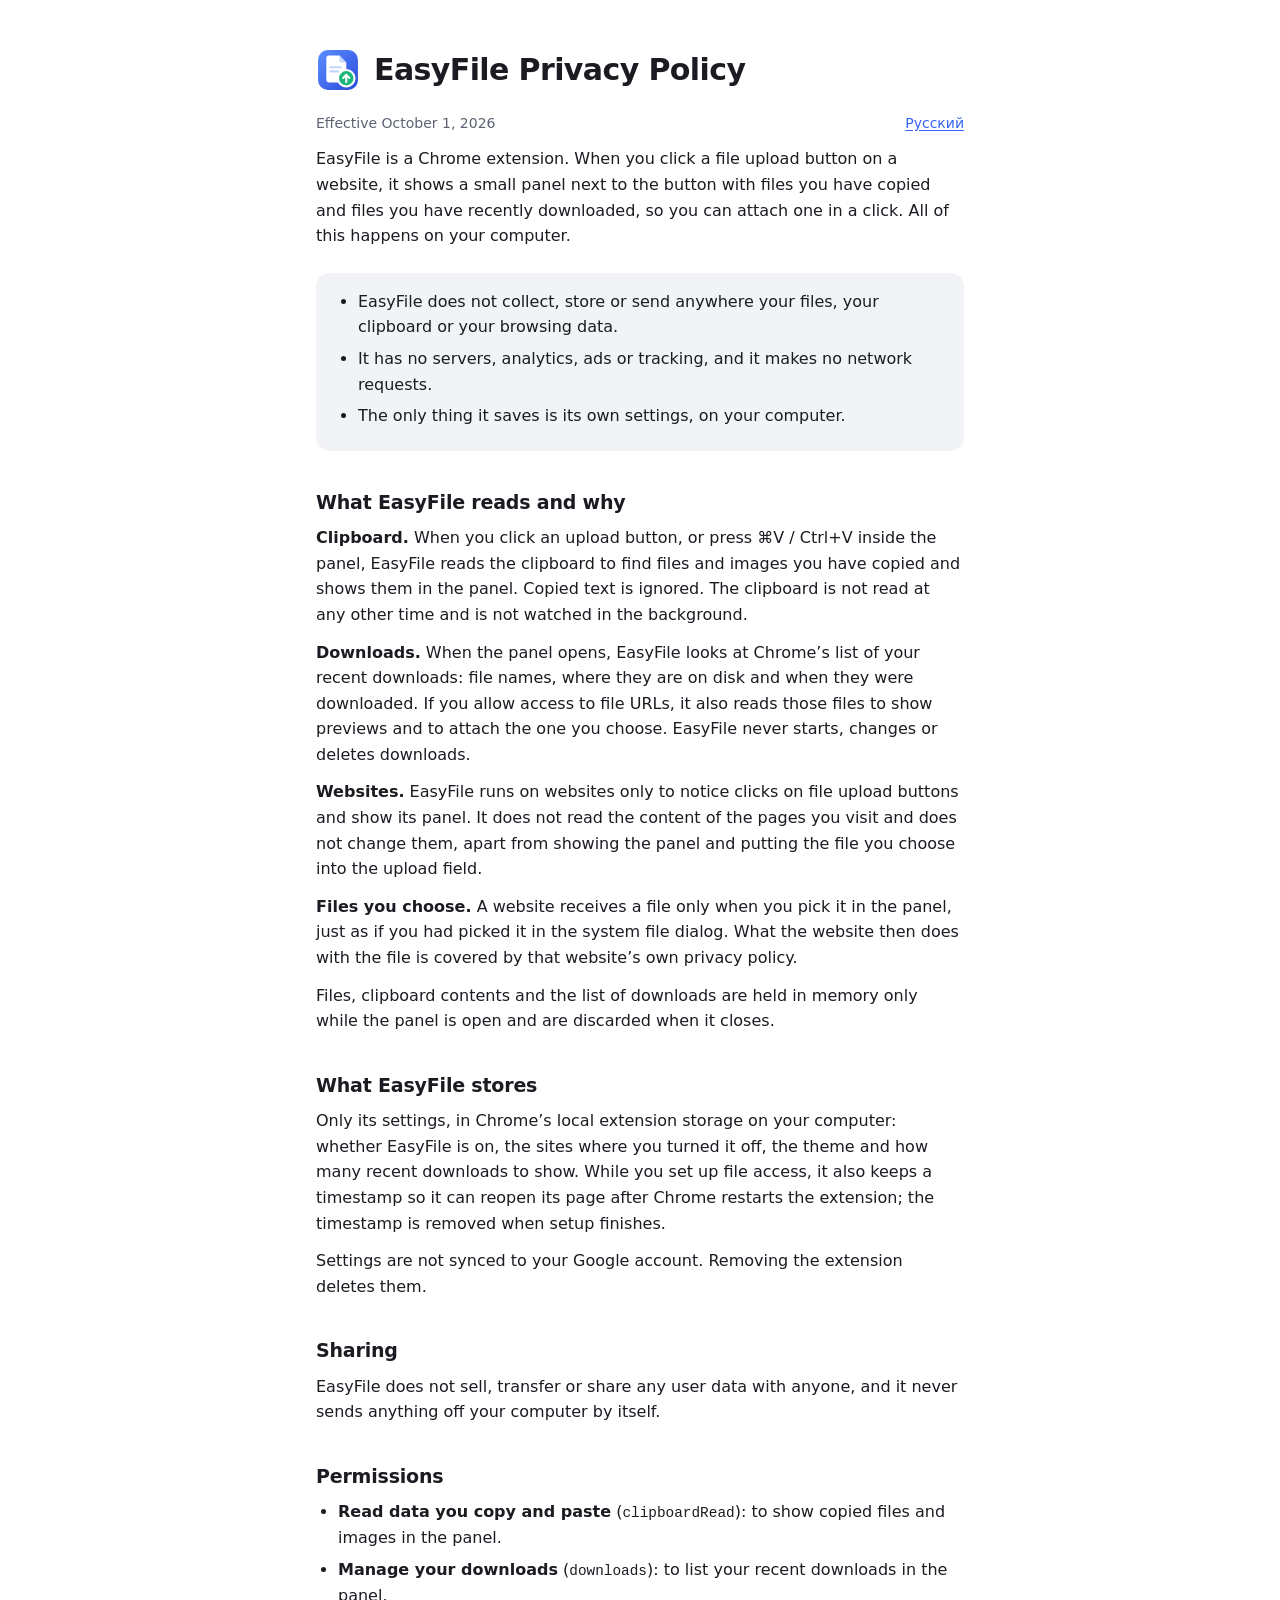
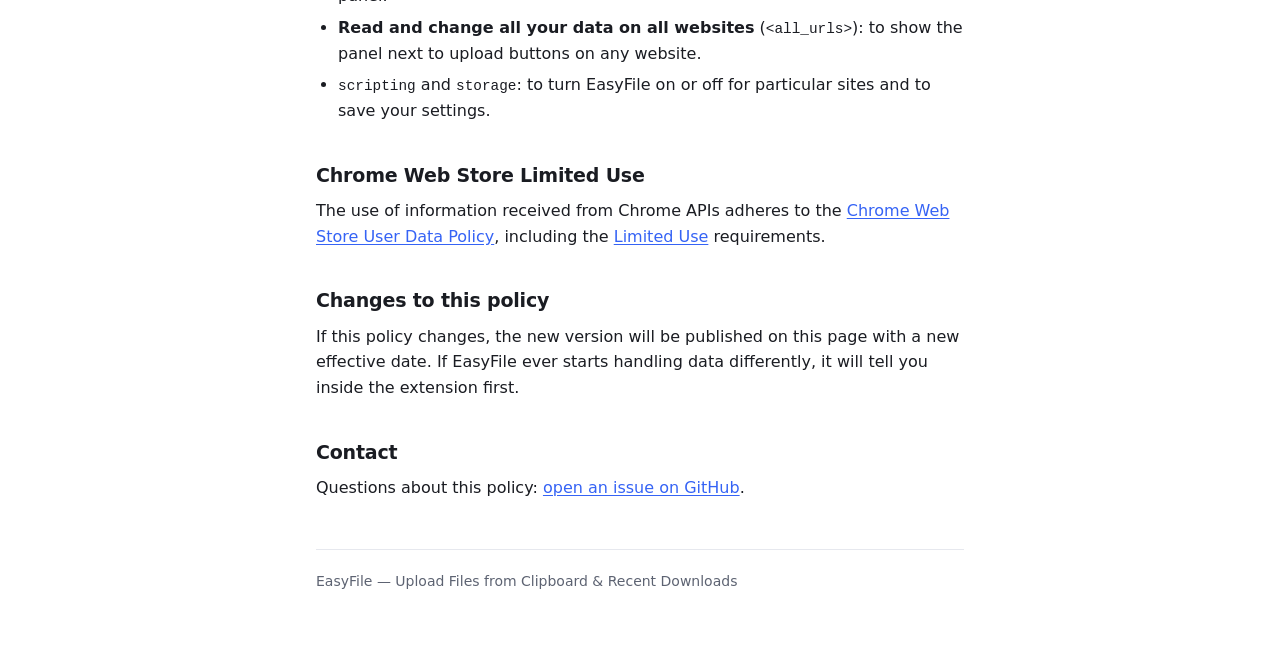
==== index.html @ e8ae7ed7 "Политика конфиденциальности EasyFile (en, ru) Страница для Chrome Web Store и для ссылки со страницы" ====
<!doctype html>
<html lang="en">
<head>
<meta charset="utf-8">
<meta name="viewport" content="width=device-width, initial-scale=1">
<title>EasyFile Privacy Policy</title>
<meta name="description" content="How the EasyFile Chrome extension handles your clipboard, downloads and settings.">
<link rel="icon" href="logo.svg">
<link rel="stylesheet" href="style.css">
</head>
<body>
<main>
  <header>
    <img src="logo.svg" alt="">
    <h1>EasyFile Privacy Policy</h1>
  </header>

  <p class="meta"><span>Effective October 1, 2026</span> <a href="ru/" hreflang="ru" lang="ru">Русский</a></p>

  <p>EasyFile is a Chrome extension. When you click a file upload button on a website, it shows a small panel next to the button with files you have copied and files you have recently downloaded, so you can attach one in a click. All of this happens on your computer.</p>

  <div class="summary">
    <ul>
      <li>EasyFile does not collect, store or send anywhere your files, your clipboard or your browsing data.</li>
      <li>It has no servers, analytics, ads or tracking, and it makes no network requests.</li>
      <li>The only thing it saves is its own settings, on your computer.</li>
    </ul>
  </div>

  <h2>What EasyFile reads and why</h2>
  <p><strong>Clipboard.</strong> When you click an upload button, or press ⌘V / Ctrl+V inside the panel, EasyFile reads the clipboard to find files and images you have copied and shows them in the panel. Copied text is ignored. The clipboard is not read at any other time and is not watched in the background.</p>
  <p><strong>Downloads.</strong> When the panel opens, EasyFile looks at Chrome’s list of your recent downloads: file names, where they are on disk and when they were downloaded. If you allow access to file URLs, it also reads those files to show previews and to attach the one you choose. EasyFile never starts, changes or deletes downloads.</p>
  <p><strong>Websites.</strong> EasyFile runs on websites only to notice clicks on file upload buttons and show its panel. It does not read the content of the pages you visit and does not change them, apart from showing the panel and putting the file you choose into the upload field.</p>
  <p><strong>Files you choose.</strong> A website receives a file only when you pick it in the panel, just as if you had picked it in the system file dialog. What the website then does with the file is covered by that website’s own privacy policy.</p>
  <p>Files, clipboard contents and the list of downloads are held in memory only while the panel is open and are discarded when it closes.</p>

  <h2>What EasyFile stores</h2>
  <p>Only its settings, in Chrome’s local extension storage on your computer: whether EasyFile is on, the sites where you turned it off, the theme and how many recent downloads to show. While you set up file access, it also keeps a timestamp so it can reopen its page after Chrome restarts the extension; the timestamp is removed when setup finishes.</p>
  <p>Settings are not synced to your Google account. Removing the extension deletes them.</p>

  <h2>Sharing</h2>
  <p>EasyFile does not sell, transfer or share any user data with anyone, and it never sends anything off your computer by itself.</p>

  <h2>Permissions</h2>
  <ul>
    <li><strong>Read data you copy and paste</strong> (<code>clipboardRead</code>): to show copied files and images in the panel.</li>
    <li><strong>Manage your downloads</strong> (<code>downloads</code>): to list your recent downloads in the panel.</li>
    <li><strong>Read and change all your data on all websites</strong> (<code>&lt;all_urls&gt;</code>): to show the panel next to upload buttons on any website.</li>
    <li><code>scripting</code> and <code>storage</code>: to turn EasyFile on or off for particular sites and to save your settings.</li>
  </ul>

  <h2>Chrome Web Store Limited Use</h2>
  <p>The use of information received from Chrome APIs adheres to the <a href="https://developer.chrome.com/docs/webstore/program-policies/policies">Chrome Web Store User Data Policy</a>, including the <a href="https://developer.chrome.com/docs/webstore/program-policies/limited-use">Limited Use</a> requirements.</p>

  <h2>Changes to this policy</h2>
  <p>If this policy changes, the new version will be published on this page with a new effective date. If EasyFile ever starts handling data differently, it will tell you inside the extension first.</p>

  <h2>Contact</h2>
  <p>Questions about this policy: <a href="https://github.com/lovipomidorku/easyfile-privacy/issues">open an issue on GitHub</a>.</p>

  <footer>EasyFile — Upload Files from Clipboard &amp; Recent Downloads</footer>
</main>
</body>
</html>
---- style.css ----
:root {
  --page: #ffffff;
  --ink: #1a1c22;
  --graphite: #5d6372;
  --hairline: #e6e8ee;
  --frost: #f1f3f7;
  --cobalt: #3563f5;
  --font: system-ui, -apple-system, BlinkMacSystemFont, "Segoe UI", sans-serif;
  color-scheme: light;
}

@media (prefers-color-scheme: dark) {
  :root:not([data-theme="light"]) {
    --page: #141519;
    --ink: #eef0f4;
    --graphite: #a3a9b6;
    --hairline: #2d3038;
    --frost: #1f2127;
    --cobalt: #8aa2ff;
    color-scheme: dark;
  }
}

:root[data-theme="dark"] {
  --page: #141519;
  --ink: #eef0f4;
  --graphite: #a3a9b6;
  --hairline: #2d3038;
  --frost: #1f2127;
  --cobalt: #8aa2ff;
  color-scheme: dark;
}

* {
  box-sizing: border-box;
}

body {
  margin: 0;
  background: var(--page);
  color: var(--ink);
  font: 16px/1.6 var(--font);
  -webkit-font-smoothing: antialiased;
}

main {
  max-width: 680px;
  margin: 0 auto;
  padding: 48px 16px 72px;
}

header {
  display: flex;
  align-items: center;
  gap: 14px;
  margin-bottom: 20px;
}

header img {
  flex: none;
  width: 44px;
  height: 44px;
}

h1 {
  min-width: 0;
  margin: 0;
  font-size: clamp(24px, 6vw, 30px);
  overflow-wrap: break-word;
  hyphens: auto;
  line-height: 1.2;
  letter-spacing: -0.02em;
}

h2 {
  margin: 36px 0 8px;
  font-size: 19px;
  letter-spacing: -0.01em;
}

p,
ul {
  margin: 0 0 12px;
}

ul {
  padding-left: 22px;
}

li {
  margin-bottom: 6px;
}

a {
  color: var(--cobalt);
  text-underline-offset: 2px;
}

.meta {
  display: flex;
  flex-wrap: wrap;
  justify-content: space-between;
  gap: 4px 16px;
  color: var(--graphite);
  font-size: 14px;
}

.summary {
  margin: 24px 0 8px;
  padding: 16px 20px;
  border-radius: 14px;
  background: var(--frost);
}

.summary ul {
  margin: 0;
}

code {
  font-size: 0.9em;
  overflow-wrap: anywhere;
}

footer {
  margin-top: 48px;
  padding-top: 20px;
  border-top: 1px solid var(--hairline);
  color: var(--graphite);
  font-size: 14px;
}
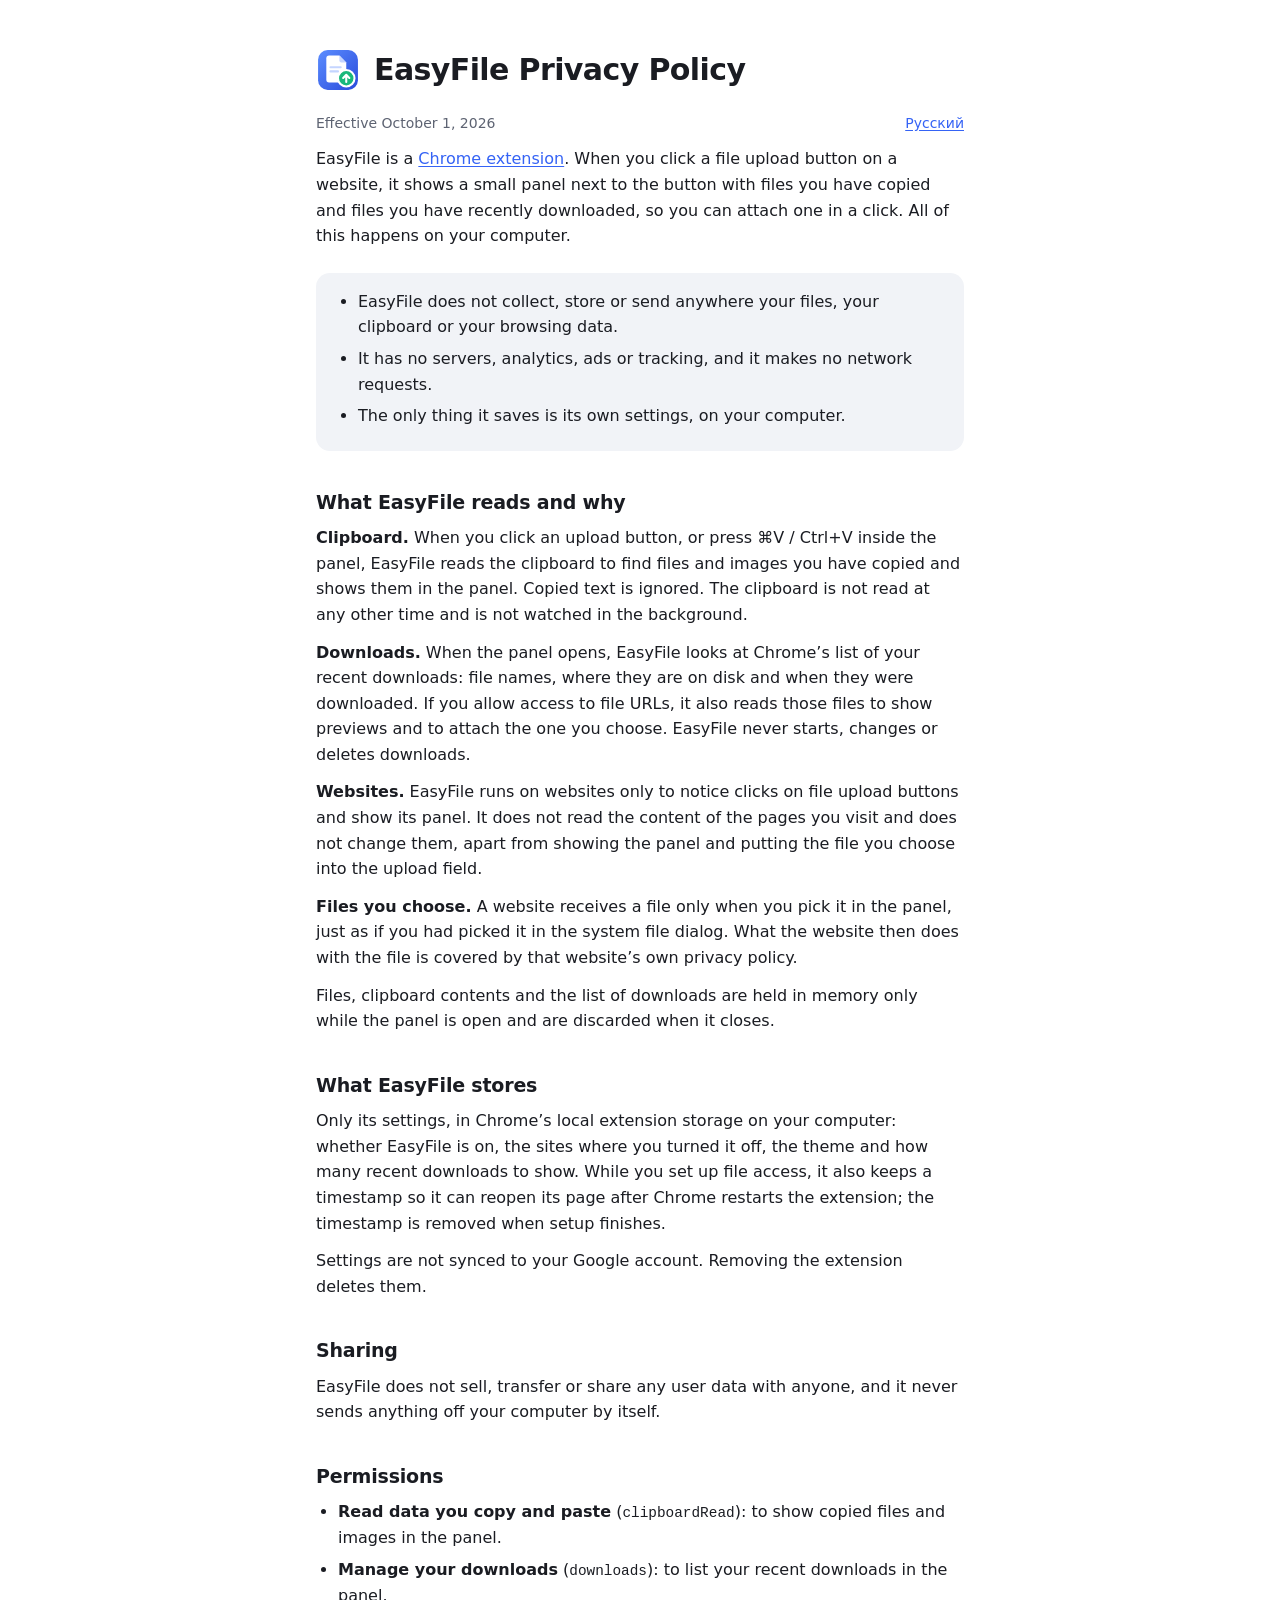
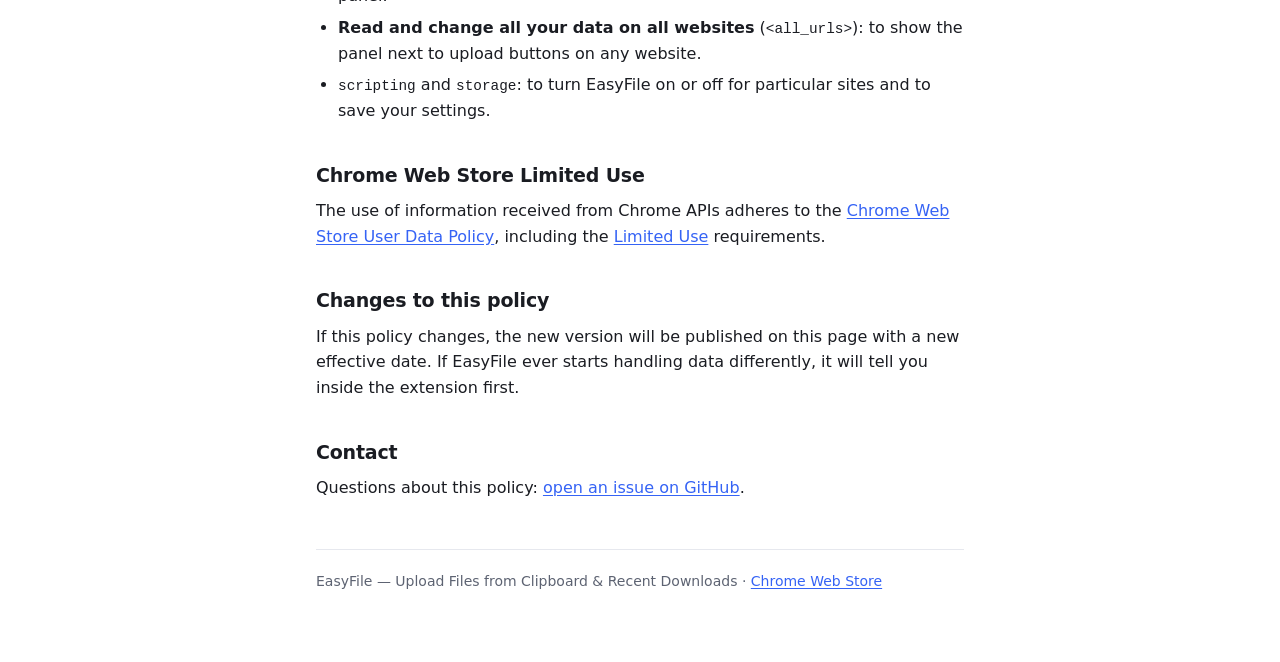
==== commit f1ddf18b: "docs: ссылка на EasyFile в Chrome Web Store Расширение опубликовано. Со страницы политики теперь мож" ====
--- a/index.html
+++ b/index.html
@@ -17,7 +17,7 @@
 
   <p class="meta"><span>Effective October 1, 2026</span> <a href="ru/" hreflang="ru" lang="ru">Русский</a></p>
 
-  <p>EasyFile is a Chrome extension. When you click a file upload button on a website, it shows a small panel next to the button with files you have copied and files you have recently downloaded, so you can attach one in a click. All of this happens on your computer.</p>
+  <p>EasyFile is a <a href="https://chromewebstore.google.com/detail/cekbehjhafikbbmjmngmeopfimndpelh">Chrome extension</a>. When you click a file upload button on a website, it shows a small panel next to the button with files you have copied and files you have recently downloaded, so you can attach one in a click. All of this happens on your computer.</p>
 
   <div class="summary">
     <ul>
@@ -58,7 +58,7 @@
   <h2>Contact</h2>
   <p>Questions about this policy: <a href="https://github.com/lovipomidorku/easyfile-privacy/issues">open an issue on GitHub</a>.</p>
 
-  <footer>EasyFile — Upload Files from Clipboard &amp; Recent Downloads</footer>
+  <footer>EasyFile — Upload Files from Clipboard &amp; Recent Downloads · <a href="https://chromewebstore.google.com/detail/cekbehjhafikbbmjmngmeopfimndpelh">Chrome Web Store</a></footer>
 </main>
 </body>
 </html>
